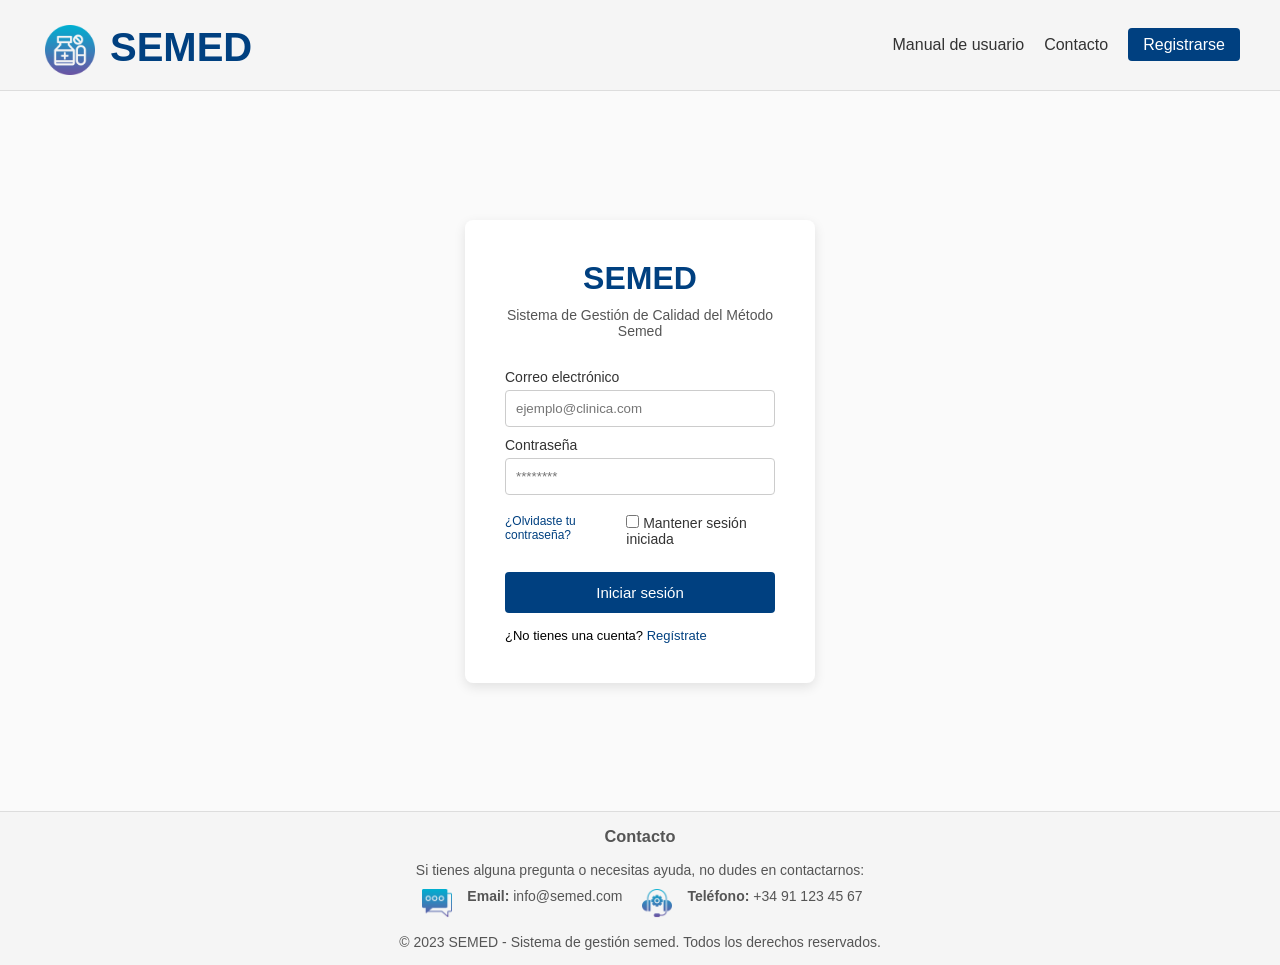
==== templates/index.html @ 08eddc2c "index con vinculación completa" ====
<!doctype html>

<html lang="es">
  <head>
    <meta charset="UTF-8" />

    <meta name="viewport" content="width=device-width, initial-scale=1.0" />

    <title> SEMED - Iniciar sesión</title>
    <link rel="icon" href="../static/imagenes/contacto/SEMED.png" title="SEMED - Iniciar sesión">

    <link rel="stylesheet" href="../static/estilo.css" />
  </head>

  <body>
    <!-- Barra de navegación -->

    <header>
      
      <div class="logo"> <img src="../static/imagenes/contacto/SEMED.png" alt="SEMED"> SEMED</div>

      <nav>
        <ul>
          <li><a href="../static/imagenes/doc_pdf/Manual de Usuario SEMED.pdf">Manual de usuario</a></li>

          <li><a href="#footerbottom">Contacto</a></li>

          <li>
            <a href="./registro.html" class="btn-register">Registrarse</a>
          </li>
        </ul>
      </nav>
    </header>

    <!-- Contenedor principal -->

    <main>
      <div class="login-box">
        <h1>SEMED</h1>

        <p class="subtitle">Sistema de Gestión de Calidad del Método Semed</p>

        <form>
          <label for="email">Correo electrónico</label>

          <input
            type="email"
            id="email"
            placeholder="ejemplo@clinica.com"
            required
          />

          <label for="password">Contraseña</label>

          <input
            type="password"
            id="password"
            placeholder="********"
            required
          />

          <div class="options">
            <a href="#">¿Olvidaste tu contraseña?</a>

            <label> <input type="checkbox" /> Mantener sesión iniciada </label>
          </div>

          <button type="submit" class="btn-login">Iniciar sesión</button>

          <p class="register-link">
            ¿No tienes una cuenta? <a href="#">Regístrate</a>
          </p>
        </form>
      </div>
    </main>

    <!-- Pie de página -->

    <footer id="footerbottom">
<!--contacto card-->
      <div class="contact-card">
        <h3>Contacto</h3>
<br>
        <p>
          Si tienes alguna pregunta o necesitas ayuda, no dudes en contactarnos:
        </p>

        <ul>
          <img src="../static/imagenes/contacto/chatting_11773689.png" alt="www.freepik.com"><li><strong>Email:</strong> info@semed.com</li>
          <img src="../static/imagenes/contacto/customer-service_12660994.png" alt="www.freepik.com "><li><strong>Teléfono:</strong> +34 91 123 45 67</li>
        </ul>
      </div>
<br>
      <p>
        © 2023 SEMED - Sistema de gestión semed. Todos los derechos reservados.
      </p>
    </footer>
  </body>
</html>
---- static/estilo.css ----
/* Reset básico */

* {
  margin: 0;

  padding: 0;

  box-sizing: border-box;

  font-family: Arial, sans-serif;
}

/* Barra superior */

header {
  display: flex;

  justify-content: space-between;

  align-items: center;

  background-color: #f5f5f5;

  padding: 15px 40px;

  border-bottom: 1px solid #ddd;
}

header .logo {
  font-size: 40px;

  font-weight: bold;

  color: #004080;
 
  list-style: none;

  display: flex;

  justify-content: center;

  gap: 15px;

  margin-top: 10px;
}
header img {
    width: 50px;

  height: 50px;

  margin-left: 5px;
}

header nav ul {
  list-style: none;

  display: flex;

  gap: 20px;
}

header nav ul li a {
  text-decoration: none;

  color: #333;

  font-weight: 500;
}

header nav ul li .btn-register {
  background-color: #004080;

  color: #fff;

  padding: 8px 15px;

  border-radius: 4px;
}

/* Contenedor principal */

main {
  display: flex;

  justify-content: center;

  align-items: center;

  min-height: 80vh;

  background-color: #fafafa;
}

.login-box {
  background: #fff;

  padding: 40px;

  border-radius: 8px;

  box-shadow: 0 4px 12px rgba(0, 0, 0, 0.1);

  width: 350px;

  text-align: center;
}

.login-box h1 {
  color: #004080;

  margin-bottom: 10px;
}

.login-box .subtitle {
  font-size: 14px;

  color: #555;

  margin-bottom: 20px;
}

/* Formulario */

form {
  display: flex;

  flex-direction: column;

  text-align: left;
}

form label {
  margin: 10px 0 5px;

  font-size: 14px;

  color: #333;
}

form input[type="email"],
form input[type="password"] {
  padding: 10px;

  border: 1px solid #ccc;

  border-radius: 4px;
}

.options {
  display: flex;

  justify-content: space-between;

  align-items: center;

  margin: 10px 0 20px;

  font-size: 12px;
}

.options a {
  color: #004080;

  text-decoration: none;
}

.btn-login {
  background-color: #004080;

  color: #fff;

  padding: 12px;

  border: none;

  border-radius: 4px;

  font-size: 15px;

  cursor: pointer;
}

.btn-login:hover {
  background-color: #003366;
}

.register-link {
  margin-top: 15px;

  font-size: 13px;
}

.register-link a {
  color: #004080;

  text-decoration: none;
}

/* Pie de página */

footer {
  text-align: center;

  padding: 15px;

  background-color: #f5f5f5;

  font-size: 14px;

  color: #555;

  border-top: 1px solid #ddd;
}
footer img {
  width: 30px;

  height: 30px;

  margin-left: 5px;
}
footer ul{
  list-style: none;

  display: flex;

  justify-content: center;

  gap: 15px;

  margin-top: 10px;
}
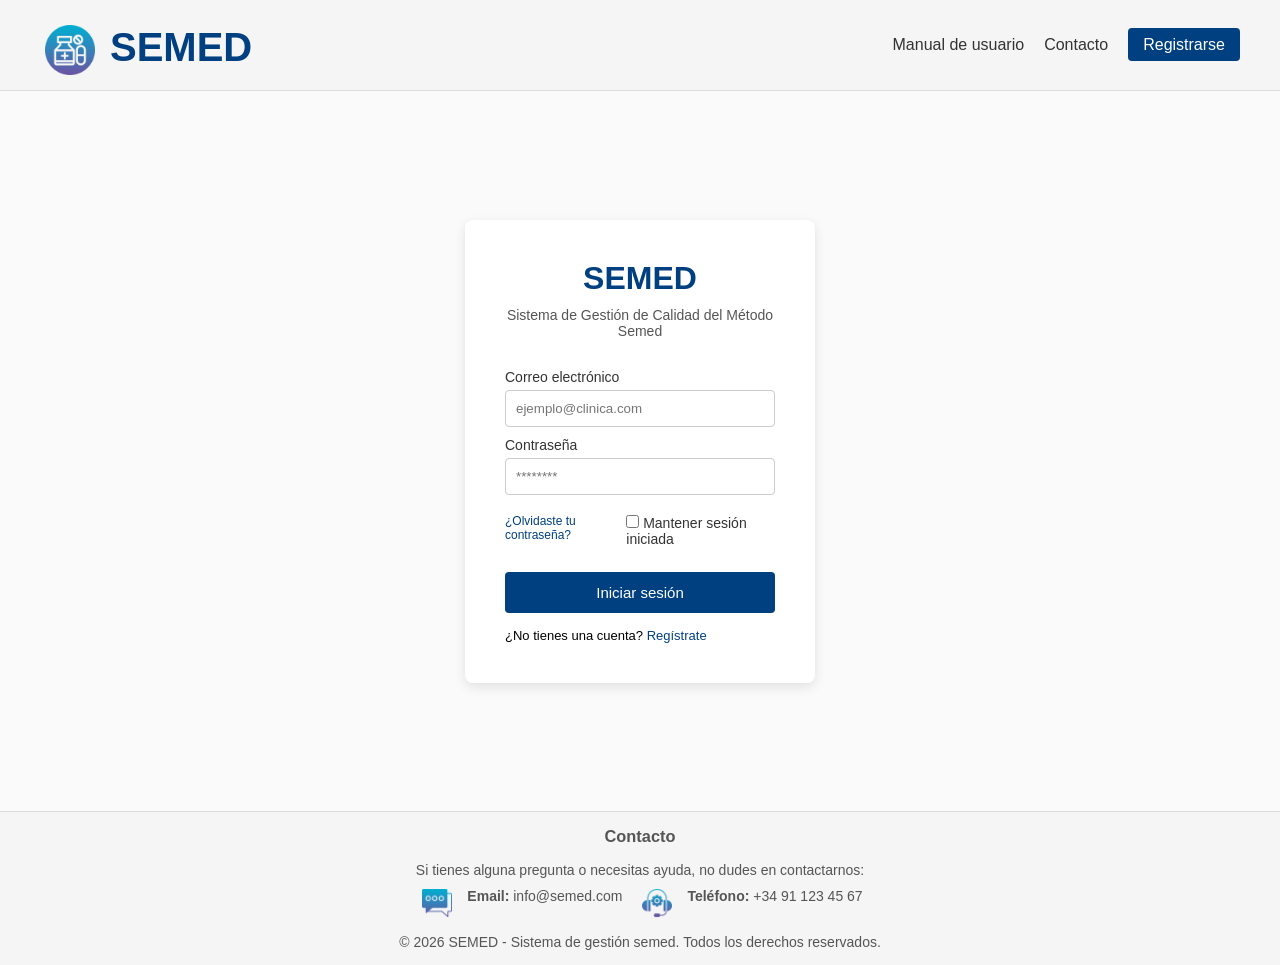
==== commit e96fc306: "Conexión de inicio de sesión a dashboard" ====
--- a/templates/index.html
+++ b/templates/index.html
@@ -6,8 +6,12 @@
 
     <meta name="viewport" content="width=device-width, initial-scale=1.0" />
 
-    <title> SEMED - Iniciar sesión</title>
-    <link rel="icon" href="../static/imagenes/contacto/SEMED.png" title="SEMED - Iniciar sesión">
+    <title>SEMED - Iniciar sesión</title>
+    <link
+      rel="icon"
+      href="../static/imagenes/contacto/SEMED.png"
+      title="SEMED - Iniciar sesión"
+    />
 
     <link rel="stylesheet" href="../static/estilo.css" />
   </head>
@@ -16,12 +20,19 @@
     <!-- Barra de navegación -->
 
     <header>
-      
-      <div class="logo"> <img src="../static/imagenes/contacto/SEMED.png" alt="SEMED"> SEMED</div>
+      <div class="logo">
+        <img src="../static/imagenes/contacto/SEMED.png" alt="SEMED" /> SEMED
+      </div>
 
       <nav>
         <ul>
-          <li><a href="../static/imagenes/doc_pdf/Manual de Usuario SEMED.pdf">Manual de usuario</a></li>
+          <li>
+            <a
+              href="https://drive.google.com/file/d/1BuoO2uCHqvHFjIcxs9y2GdlD10MZw9Ed/view?usp=sharing"
+              target="_blank"
+              >Manual de usuario</a
+            >
+          </li>
 
           <li><a href="#footerbottom">Contacto</a></li>
 
@@ -65,10 +76,12 @@
             <label> <input type="checkbox" /> Mantener sesión iniciada </label>
           </div>
 
-          <button type="submit" class="btn-login">Iniciar sesión</button>
+          <button type="submit" class="btn-login">
+            <a href="./dashboard.html">Iniciar sesión</a>
+          </button>
 
           <p class="register-link">
-            ¿No tienes una cuenta? <a href="#">Regístrate</a>
+            ¿No tienes una cuenta? <a href="./registro.html">Regístrate</a>
           </p>
         </form>
       </div>
@@ -77,22 +90,30 @@
     <!-- Pie de página -->
 
     <footer id="footerbottom">
-<!--contacto card-->
+      <!--contacto card-->
       <div class="contact-card">
         <h3>Contacto</h3>
-<br>
+        <br />
         <p>
           Si tienes alguna pregunta o necesitas ayuda, no dudes en contactarnos:
         </p>
 
         <ul>
-          <img src="../static/imagenes/contacto/chatting_11773689.png" alt="www.freepik.com"><li><strong>Email:</strong> info@semed.com</li>
-          <img src="../static/imagenes/contacto/customer-service_12660994.png" alt="www.freepik.com "><li><strong>Teléfono:</strong> +34 91 123 45 67</li>
+          <img
+            src="../static/imagenes/contacto/chatting_11773689.png"
+            alt="www.freepik.com"
+          />
+          <li><strong>Email:</strong> info@semed.com</li>
+          <img
+            src="../static/imagenes/contacto/customer-service_12660994.png"
+            alt="www.freepik.com "
+          />
+          <li><strong>Teléfono:</strong> +34 91 123 45 67</li>
         </ul>
       </div>
-<br>
+      <br />
       <p>
-        © 2023 SEMED - Sistema de gestión semed. Todos los derechos reservados.
+        © 2026 SEMED - Sistema de gestión semed. Todos los derechos reservados.
       </p>
     </footer>
   </body>
--- a/static/estilo.css
+++ b/static/estilo.css
@@ -10,6 +10,11 @@
   font-family: Arial, sans-serif;
 }
 
+a {
+  text-decoration: none;
+  color: #fff;
+}
+
 /* Barra superior */
 
 header {
@@ -32,7 +37,7 @@
   font-weight: bold;
 
   color: #004080;
- 
+
   list-style: none;
 
   display: flex;
@@ -43,8 +48,9 @@
 
   margin-top: 10px;
 }
+
 header img {
-    width: 50px;
+  width: 50px;
 
   height: 50px;
 
@@ -211,6 +217,7 @@
 
   border-top: 1px solid #ddd;
 }
+
 footer img {
   width: 30px;
 
@@ -218,7 +225,8 @@
 
   margin-left: 5px;
 }
-footer ul{
+
+footer ul {
   list-style: none;
 
   display: flex;
